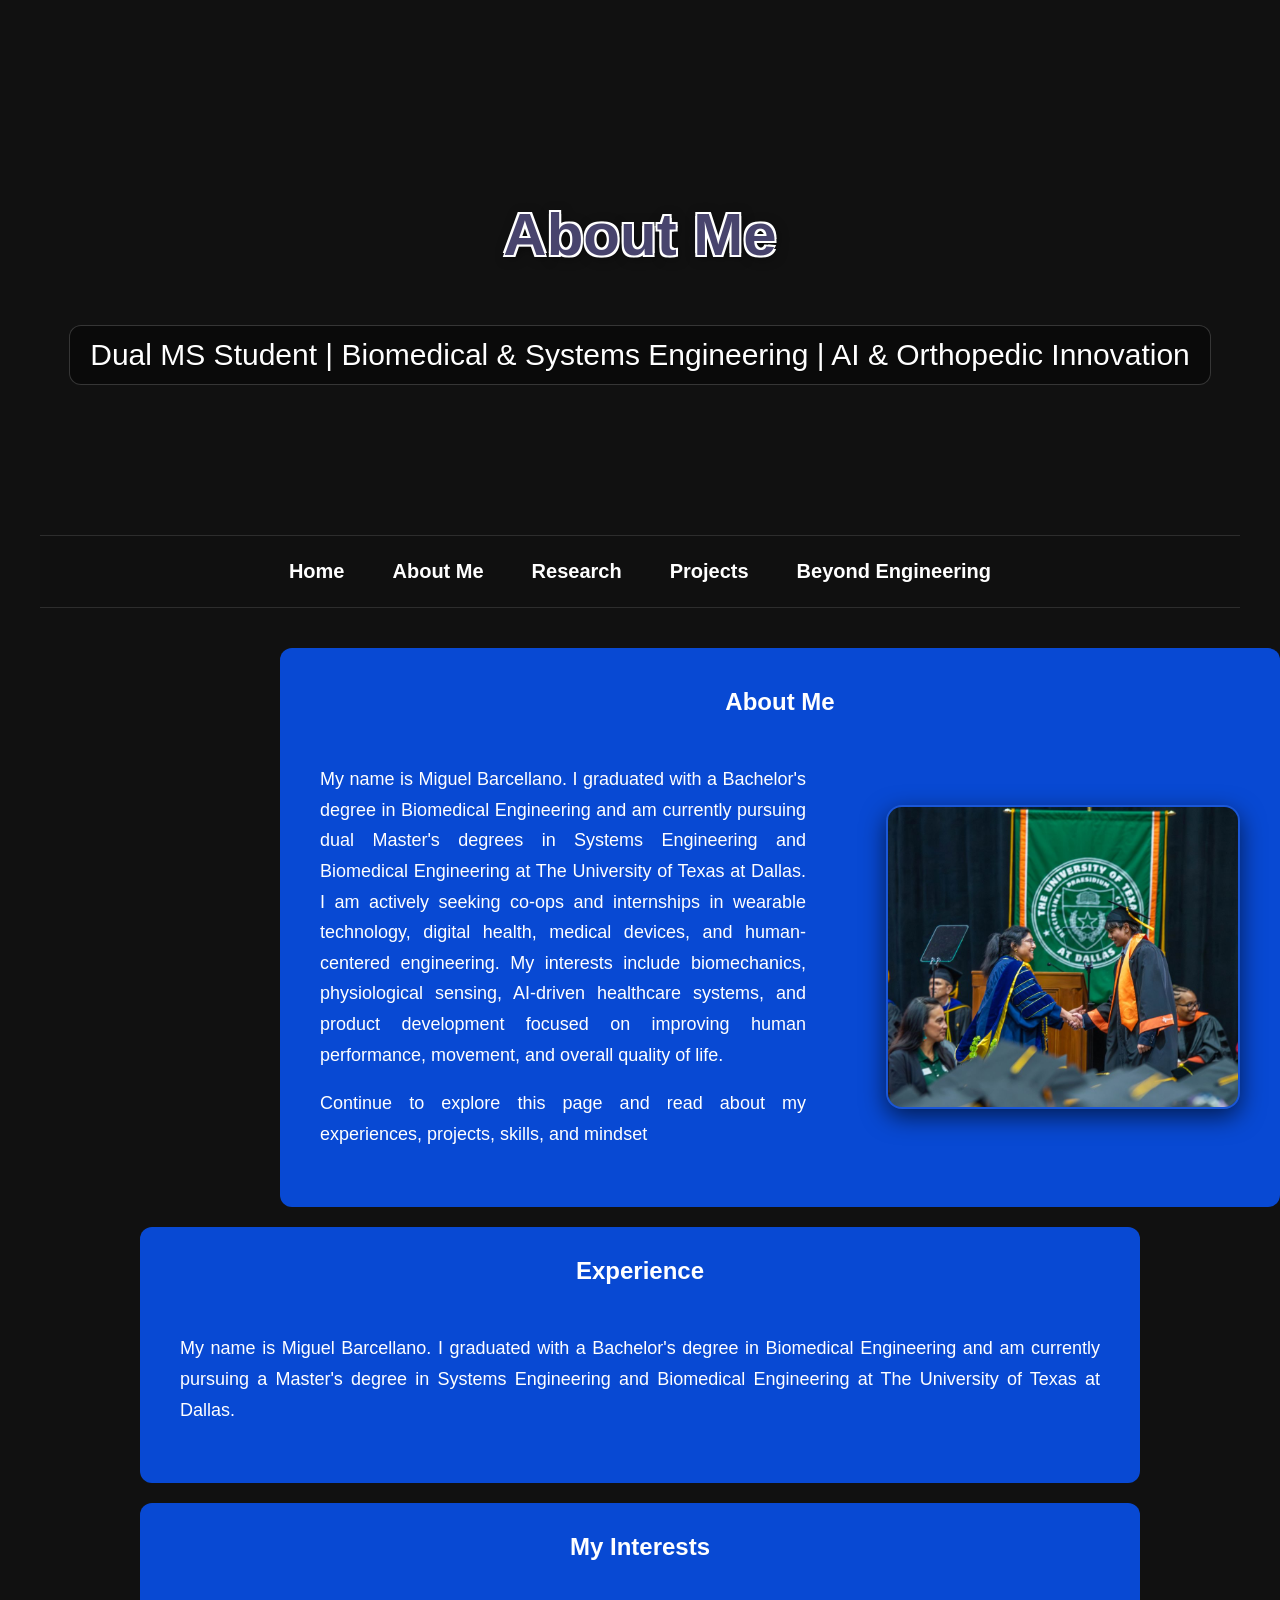
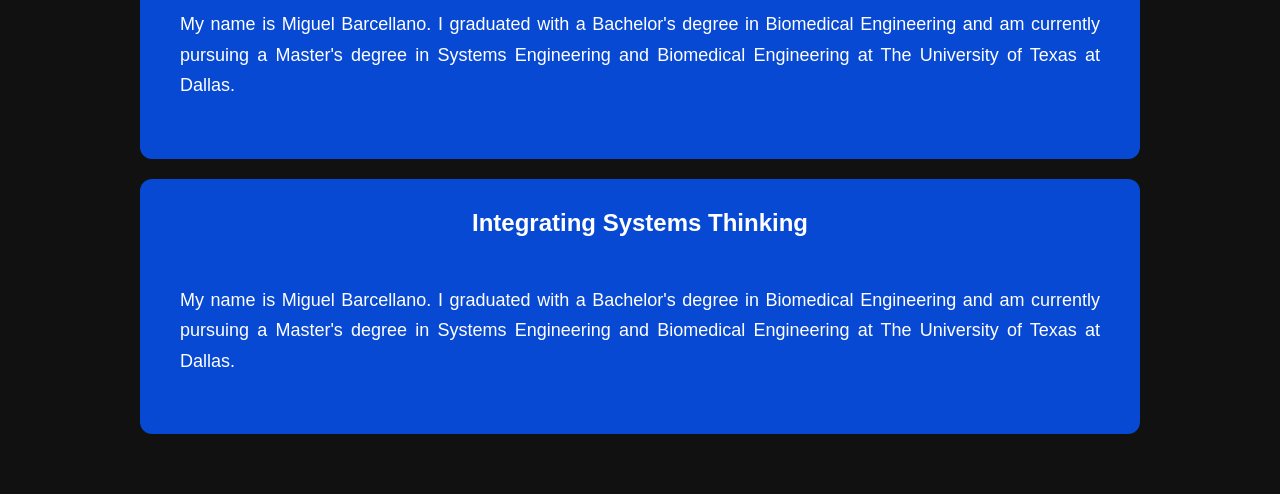
==== about.html @ 99d5676a "Add files via upload" ====
<!DOCTYPE html>
<html>
<head>
  <title>About Me - Miguel Barcellano</title>
  <link rel="stylesheet" href="style.css">
  <link rel="stylesheet" href="about.css"> 
</head>
<body>

<div class="hero">
  <h1>About Me</h1>
  <p class="p1">Dual MS Student | Biomedical & Systems Engineering | AI & Orthopedic Innovation</p>
</div>

<nav class="page-menu">
  <a href="index.html">Home</a>
  <a href="about.html">About Me</a>
  <a href="research.html">Research</a>
  <a href="projects.html">Projects</a>
  <a href="beyond-engineering.html">Beyond Engineering</a>
</nav>
<div class="about-skills-layout">
<section id="about-text">
  <h2>About Me</h2>
  <div class="about-box">
    <div class="about-row">
      <div class="about-content">
        <p>My name is Miguel Barcellano. I graduated with a Bachelor's degree in Biomedical Engineering and am currently pursuing dual Master's degrees in 
            Systems Engineering and Biomedical Engineering at The University of Texas at Dallas. I am actively seeking co-ops and internships in wearable technology, digital health, medical devices, and human-centered engineering. 
            My interests include biomechanics, physiological sensing, AI-driven healthcare systems, and product development focused on improving human performance, movement, and overall quality of life. 
        </p>
        <p>Continue to explore this page and read about my experiences, projects, skills, and mindset</p>
      </div>
      <div class="about-image">
        <img src="PrasadHandshake.jpg" alt="Miguel Barcellano">
      </div>
    </div>
  </div>
</section>

  <section id="skills-text">
    <h2>Skills</h2>
    <div class="skills-box">
      <p>Python, MATLAB, CAD</p>
      <p>Biomedical Sensors</p>
      <p>Machine Learning</p>
      <p>Add more skills here...</p>
    </div>
  </section>

</div>


<section id="experience-text">
  <h2>Experience</h2>
  <div class="experience-box">
    <p>My name is Miguel Barcellano. I graduated with a Bachelor's degree in Biomedical Engineering and am currently pursuing a Master's degree in Systems Engineering and Biomedical Engineering at The University of Texas at Dallas. 

    </p>
  </div>
</section>

<section id="my-interests-text">
  <h2>My Interests</h2>
  <div class="my-interests-box">
    <p>My name is Miguel Barcellano. I graduated with a Bachelor's degree in Biomedical Engineering and am currently pursuing a Master's degree in Systems Engineering and Biomedical Engineering at The University of Texas at Dallas. 

    </p>
  </div>
</section>

<section id="systems-text">
  <h2>Integrating Systems Thinking</h2>
  <div class="my-interests-box">
    <p>My name is Miguel Barcellano. I graduated with a Bachelor's degree in Biomedical Engineering and am currently pursuing a Master's degree in Systems Engineering and Biomedical Engineering at The University of Texas at Dallas. 

    </p>
  </div>
</section>




<script src="script.js"></script>
</body>
</html>
---- style.css ----
/* ═══════════════════════════════════════════
   GLOBAL
═══════════════════════════════════════════ */
body {
  font-family: Arial, sans-serif;
  background: #111;
  color: #fff;
  text-align: center;
  padding: 40px;
  margin: 0;
}

h1 {
  color: rgb(72, 68, 109);
  font-size: 60px;
  text-shadow: -2px -2px 0 #fff, 2px -2px 0 #fff, -2px 2px 0 #fff, 2px 2px 0 #fff, 2px 2px 12px rgba(0, 0, 0, .6);
}

/* ═══════════════════════════════════════════
   HERO
═══════════════════════════════════════════ */
.hero {
  padding: 120px 20px;
  background-image: url('https://img.magnific.com/free-vector/pixel-art-mystical-background_52683-87349.jpg');
  background-size: cover;
  background-position: center;
  background-repeat: no-repeat;
  text-shadow: 2px 2px 10px black;
}

.p1 {
  display: inline-block;
  font-size: 30px;
  color: #fff;
  margin-top: 16px;
  padding: 12px 20px;
  background: rgba(0, 0, 0, 0.36);
  border: 1px solid rgba(255, 255, 255, .18);
  border-radius: 12px;
  text-shadow: 0 1px 2px rgba(0, 0, 0, .6);
  backdrop-filter: blur(6px);
  -webkit-backdrop-filter: blur(6px);
}

/* ═══════════════════════════════════════════
   NAVIGATION
═══════════════════════════════════════════ */
.page-menu {
  display: flex;
  justify-content: center;
  gap: 12px;
  font-size: 20px;
  padding: 14px 0;
  margin-top: 0;
  background: rgba(17, 17, 17, .88);
  border-top: 1px solid rgba(255, 255, 255, .12);
  border-bottom: 1px solid rgba(255, 255, 255, .12);
}

.page-menu a {
  color: #fff;
  text-decoration: none;
  font-weight: 600;
  padding: 10px 18px;
  border-radius: 999px;
  transition: background .2s, transform .2s;
}

.page-menu a:hover {
  background: rgba(255, 255, 255, .12);
  transform: translateY(-1px);
}

/* ═══════════════════════════════════════════
   HOME + RESUME LAYOUT (grid)
═══════════════════════════════════════════ */
.home-layout {
  display: grid;
  grid-template-columns: minmax(420px, 1.5fr) minmax(320px, 360px);
  gap: 24px;
  margin: 20px auto;
  width: min(1000px, 100%);
  align-items: stretch;
  justify-content: center;
}

section#home,
section#resume {
  margin: 0;
  padding: 30px;
  border-radius: 12px;
}

section#home h2,
section#resume h2 {
  text-align: center;
  margin-top: 0;
}

/* ── Home ── */
section#home {
  background: #5589fa83;
  text-align: left;
  min-width: 320px;
}

.home-row {
  display: flex;
  align-items: flex-start;
  gap: 24px;
  justify-content: flex-start;
  flex-wrap: nowrap;
}

.home-row > * {
  flex: 1 1 auto;
  min-width: 250px;
}

.home-text {
  min-width: 0;
}

.home-text p {
  text-align: justify;
  line-height: 1.7;
}

/* ── Profile Photo ── */
#profile {
  flex: 0 0 320px;
  margin-right: 0;
  background: #91c2eb9d;
  border-radius: 16px;
  min-height: 320px;
  box-shadow: 0 8px 24px rgba(0, 0, 0, .6);
  border: 2px solid rgba(255, 255, 255, .08);
  overflow: hidden;
  display: flex;
}

.profile-photo {
  flex: 1;
  min-height: 100%;
}

.profile-photo img {
  width: 100%;
  height: 100%;
  object-fit: cover;
  display: block;
}

/* ── Resume Panel ── */
section#resume {
  background: #85b7d898;
  text-align: center;
  display: flex;
  flex-direction: column;
  justify-content: center;
  align-items: center;
  min-width: 300px;
}

/* ═══════════════════════════════════════════
   RESUME CARD
═══════════════════════════════════════════ */
.resume-card {
  display: inline-flex;
  flex-direction: column;
  width: 200px;
  border: 1px solid rgba(227, 119, 241, 0.842);
  border-radius: 10px;
  overflow: hidden;
  text-decoration: none;
  color: inherit;
  box-shadow: 0 2px 12px rgba(0, 0, 0, .4);
  transition: transform .2s ease, box-shadow .2s ease;
  cursor: pointer;
}

.resume-card:hover {
  transform: translateY(-4px);
  box-shadow: 0 8px 28px rgba(0, 0, 0, .6);
}

.resume-card__preview {
  background: #1a1a1a;
  padding: 8px;
}

.resume-card__preview img {
  width: 100%;
  display: block;
  border-radius: 4px;
}

.resume-card__info {
  display: flex;
  align-items: center;
  gap: 10px;
  padding: 12px 14px;
  background: #1e1e1e;
  border-top: 1px solid rgba(255, 255, 255, .08);
}

.resume-card__icon {
  font-size: 1.4rem;
}

.resume-card__title {
  font-size: 0.8rem;
  font-weight: 600;
  margin: 0;
  color: #fff;
}

.resume-card__subtitle {
  font-size: 0.7rem;
  color: rgba(255, 255, 255, .5);
  margin: 2px 0 0;
}

/* ═══════════════════════════════════════════
   BOTTOM LAYOUT (Music left, Projects right)
═══════════════════════════════════════════ */
.bottom-layout {
  display: grid;
  grid-template-columns: 1fr 1fr;
  gap: 24px;
  width: min(1000px, 100%);
  margin: 20px auto;
  box-sizing: border-box;
}

/* ── Music ── */
section#music {
  margin: 0;
  padding: 20px 30px;
  border-radius: 12px;
  background: #1db95498;
  box-sizing: border-box;
}

section#music h2 {
  text-align: center;
  margin-top: 0;
}

/* ── Projects ── */
section#projects {
  margin: 0;
  padding: 20px 30px;
  border-radius: 12px;
  background: #664c977c;
  box-sizing: border-box;
}

section#projects h2 {
  text-align: center;
  margin-top: 0;
}

.project {
  background: rgb(0, 0, 0);
  margin: 10px;
  padding: 15px;
  border-radius: 8px;
  text-align: center;
}

/* ═══════════════════════════════════════════
   CONTACT
═══════════════════════════════════════════ */
section#contact {
  width: min(1000px, 100%);
  box-sizing: border-box;
  margin: 20px auto;
  padding: 20px 30px;
  border-radius: 12px;
  background: #503535;
  font-size: 20px;
}

section#contact p {
  margin: 8px 0;
  font-size: 20px;
}
/* ═══════════════════════════════════════════
   RESPONSIVE
═══════════════════════════════════════════ */
@media (max-width: 900px) {
  .home-layout,
  .bottom-layout {
    grid-template-columns: 1fr;
  }

  .home-row {
    flex-direction: column-reverse;
    align-items: center;
  }

  #profile {
    width: 60%;
    flex: 0 0 auto;
    margin: 12px 0 0;
  }

  section#home {
    margin-left: 20px;
    margin-right: 20px;
    text-align: center;
  }
}
---- about.css ----
/* ═══════════════════════════════════════════
   GLOBAL
═══════════════════════════════════════════ */
body {
  font-family: Arial, sans-serif;
  background: #111;
  color: #fff;
  text-align: center;
  padding: 40px;
  margin: 0;
}

h1 {
  color: rgb(72, 68, 109);
  font-size: 60px;
  text-shadow: -2px -2px 0 #fff, 2px -2px 0 #fff, -2px 2px 0 #fff, 2px 2px 0 #fff, 2px 2px 12px rgba(0, 0, 0, .6);
}

/* ═══════════════════════════════════════════
   HERO
═══════════════════════════════════════════ */
.hero {
  padding: 120px 20px;
  background-image: url('https://img.magnific.com/free-vector/pixel-art-mystical-background_52683-87349.jpg');
  background-size: cover;
  background-position: center;
  background-repeat: no-repeat;
  text-shadow: 2px 2px 10px black;
}

.p1 {
  display: inline-block;
  font-size: 30px;
  color: #fff;
  margin-top: 16px;
  padding: 12px 20px;
  background: rgba(0, 0, 0, 0.36);
  border: 1px solid rgba(255, 255, 255, .18);
  border-radius: 12px;
  text-shadow: 0 1px 2px rgba(0, 0, 0, .6);
  backdrop-filter: blur(6px);
  -webkit-backdrop-filter: blur(6px);
}

/* ═══════════════════════════════════════════
   NAVIGATION
═══════════════════════════════════════════ */
.page-menu {
  display: flex;
  justify-content: center;
  gap: 12px;
  font-size: 20px;
  padding: 14px 0;
  margin-top: 0;
  background: rgba(17, 17, 17, .88);
  border-top: 1px solid rgba(255, 255, 255, .12);
  border-bottom: 1px solid rgba(255, 255, 255, .12);
}

.page-menu a {
  color: #fff;
  text-decoration: none;
  font-weight: 600;
  padding: 10px 18px;
  border-radius: 999px;
  transition: background .2s, transform .2s;
}

.page-menu a:hover {
  background: rgba(255, 255, 255, .12);
  transform: translateY(-1px);
}

section#about-text {
  box-sizing: border-box;
  margin: 0;
  padding: 30px;
  border-radius: 12px;
  background: #0849d3;
  text-align: left;
  flex: 2;
  min-width:1000px;  /* increase this number to make it wider */
}

section#about-text h2 {
  text-align: center;
  margin-top: 10px;
}

.about-box {
  text-align: justify;
  line-height: 1.7;
  font-size: 18px;
  padding: 10px;
}

section#experience-text {
  width: min(1000px, 100%);
  box-sizing: border-box;
  margin: 20px auto;
  padding: 30px;
  border-radius: 12px;
  background: #0849d3;
}

section#experience-text h2 {
  text-align: center;
  margin-top: 0;
}

.experience-box {
  text-align: justify;
  line-height: 1.7;
  font-size: 18px;
  padding: 10px;
}

section#my-interests-text {
  width: min(1000px, 100%);
  box-sizing: border-box;
  margin: 20px auto;
  padding: 30px;
  border-radius: 12px;
  background: #0849d3;
}

section#my-interests-text h2 {
  text-align: center;
  margin-top: 0;
}

.my-interests-box {
  text-align: justify;
  line-height: 1.7;
  font-size: 18px;
  padding: 10px;
}

section#systems-text {
  width: min(1000px, 100%);
  box-sizing: border-box;
  margin: 20px auto;
  padding: 30px;
  border-radius: 12px;
  background: #0849d3;
}

section#systems-text h2 {
  text-align: center;
  margin-top: 0;
}

.systems-box {
  text-align: justify;
  line-height: 1.7;
  font-size: 18px;
  padding: 10px;
}

.about-row {
  display: flex;
  flex-direction: row !important;
  align-items: center;
  gap: 80px;  /* change this number — bigger = more space */
  text-align: left;
}

.about-content {
  flex: 1;
  text-align: justify;
  line-height: 1.7;
  font-size: 18px;
}

.about-image {
  flex: 0 0 350px;  /* increase this to make image wider */
  height: 300px;    /* increase this to make image taller */
  border-radius: 16px;
  overflow: hidden;
  box-shadow: 0 8px 24px rgba(0, 0, 0, .6);
  border: 2px solid rgba(255, 255, 255, .08);
}

.about-image img {
  width: 100%;
  height: 100%;
  object-fit: cover;
  display: block;
}

@media (max-width: 1000px) {
  .about-row {
    flex-direction: column;
  }
}

.about-skills-layout {
  display: flex;
  flex-direction: row;
  gap: 24px;
  width: 60%;
  height: 100%;
  margin: 40px auto 20px auto;  /* increase 40px to add more top space */
}



#skills-text {
  background: #0849d3;
  padding: 30px;
  border-radius: 12px;
  box-sizing: border-box;
  flex: 0 0 400px;  /* increase this number to make it wider */

}

#skills-text h2 {
  text-align: center;
  margin-top: 0;
}

.skills-box {
  text-align: left;
  line-height: 2;
  font-size: 18px;
  padding: 10px;
}
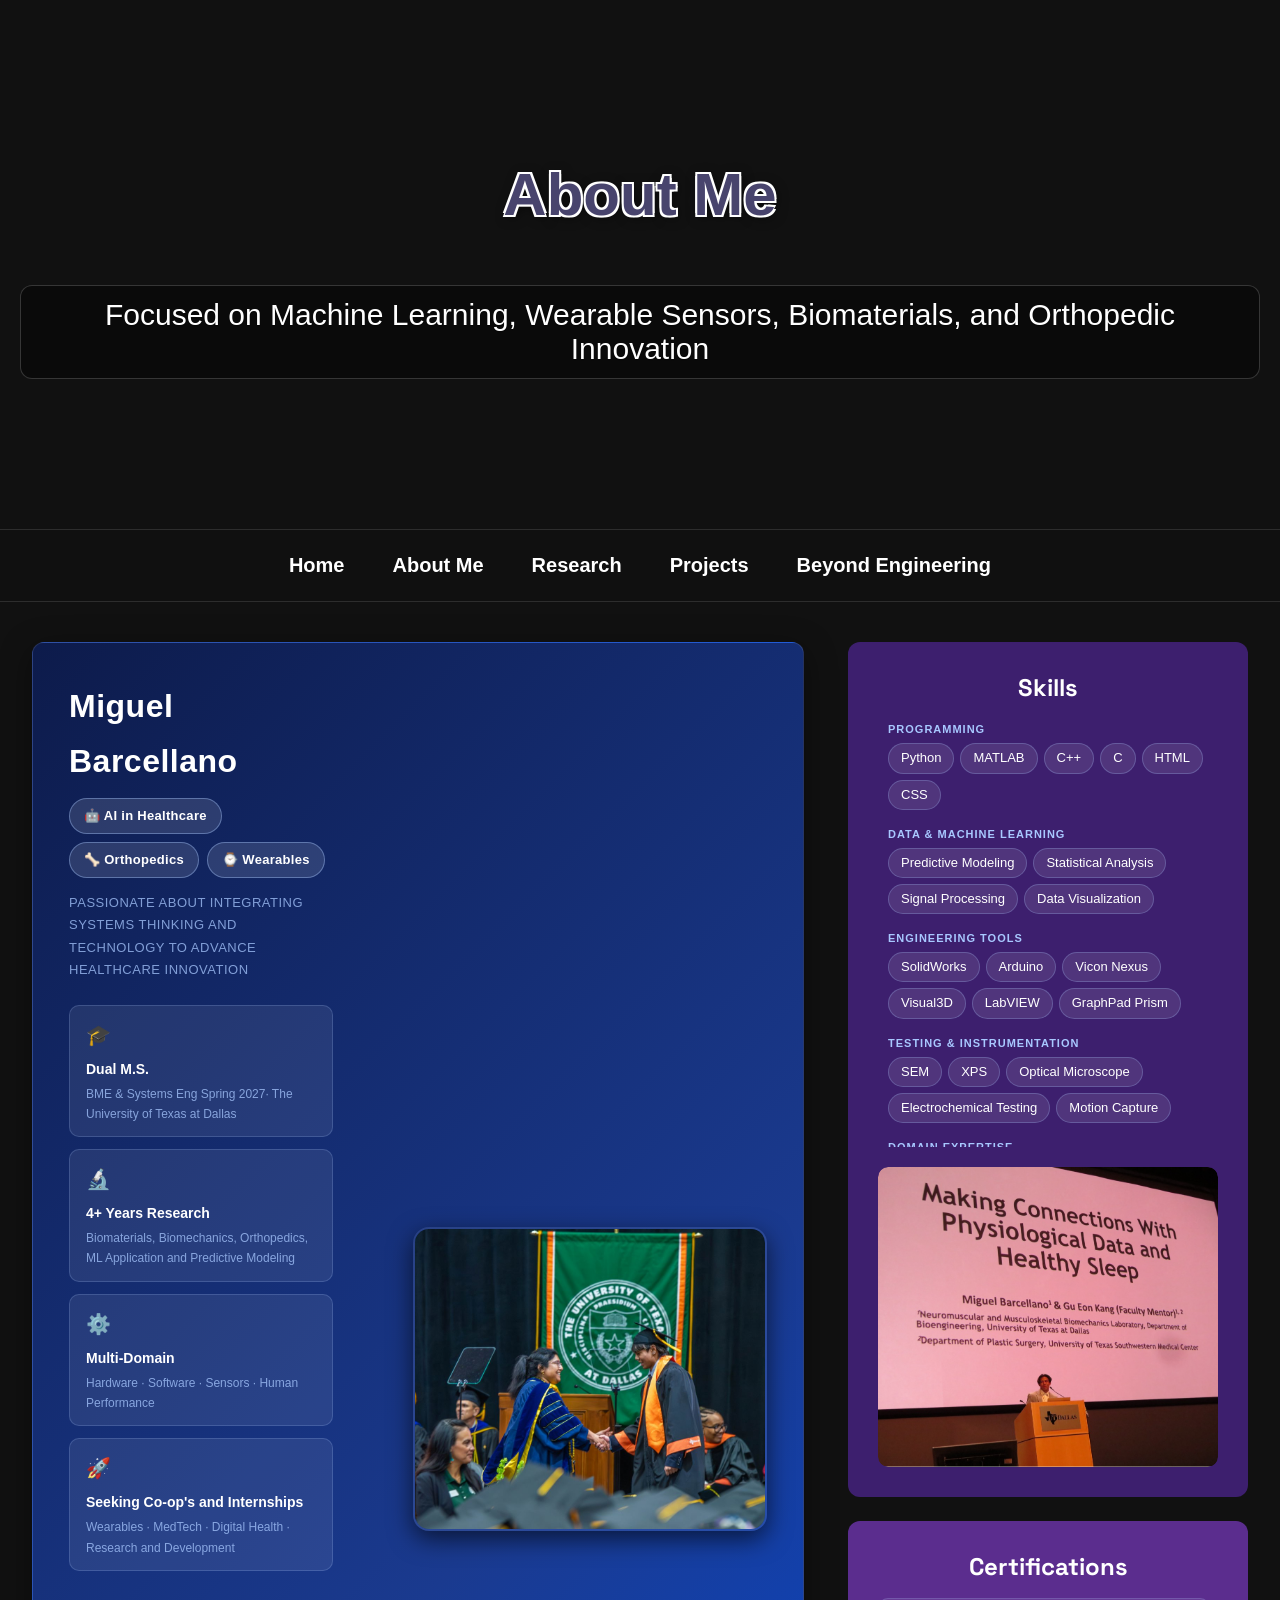
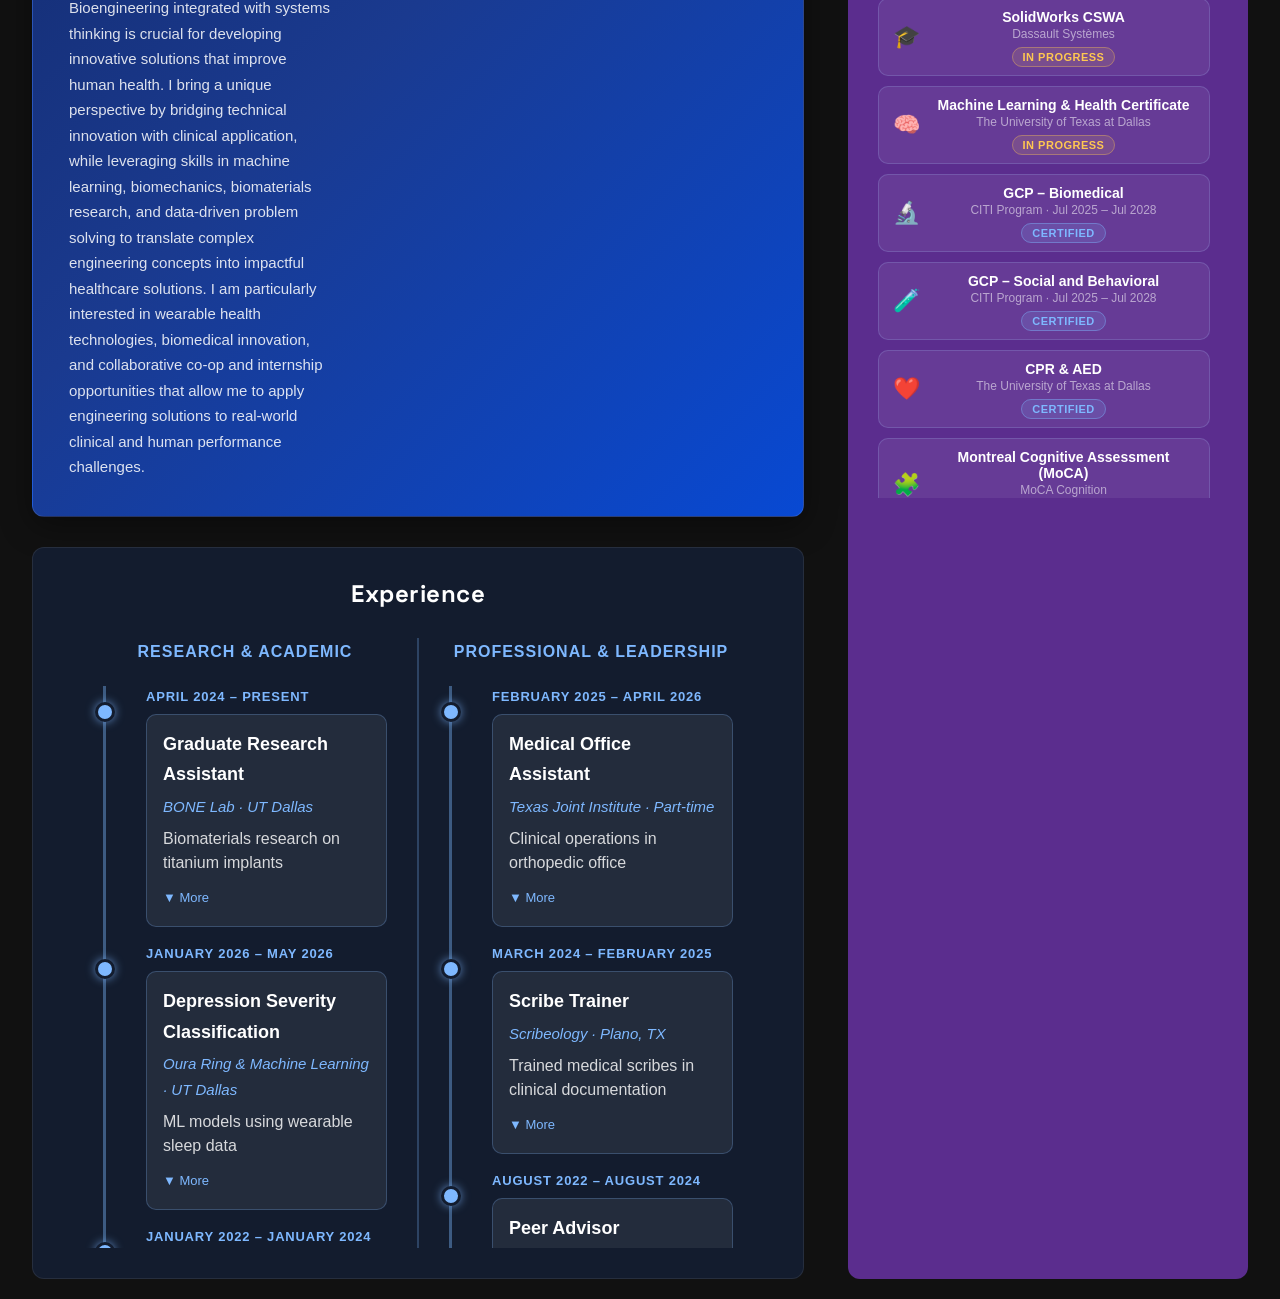
==== commit da83cddb: "Add files via upload" ====
--- a/about.html
+++ b/about.html
@@ -9,7 +9,7 @@
 
 <div class="hero">
   <h1>About Me</h1>
-  <p class="p1">Dual MS Student | Biomedical & Systems Engineering | AI & Orthopedic Innovation</p>
+  <p class="p1">Focused on Machine Learning, Wearable Sensors, Biomaterials, and Orthopedic Innovation</p>
 </div>
 
 <nav class="page-menu">
@@ -19,68 +19,404 @@
   <a href="projects.html">Projects</a>
   <a href="beyond-engineering.html">Beyond Engineering</a>
 </nav>
+
 <div class="about-skills-layout">
-<section id="about-text">
-  <h2>About Me</h2>
-  <div class="about-box">
-    <div class="about-row">
-      <div class="about-content">
-        <p>My name is Miguel Barcellano. I graduated with a Bachelor's degree in Biomedical Engineering and am currently pursuing dual Master's degrees in 
-            Systems Engineering and Biomedical Engineering at The University of Texas at Dallas. I am actively seeking co-ops and internships in wearable technology, digital health, medical devices, and human-centered engineering. 
-            My interests include biomechanics, physiological sensing, AI-driven healthcare systems, and product development focused on improving human performance, movement, and overall quality of life. 
-        </p>
-        <p>Continue to explore this page and read about my experiences, projects, skills, and mindset</p>
-      </div>
-      <div class="about-image">
-        <img src="PrasadHandshake.jpg" alt="Miguel Barcellano">
-      </div>
-    </div>
+
+  <!-- LEFT COLUMN: About Me + Experience stacked -->
+  <div class="left-column">
+
+    <section id="about-text">
+      <div class="about-row">
+
+        <div class="about-content">
+          <p class="about-name">Miguel Barcellano</p>
+          <div class="about-focus-tags">
+            <span class="focus-tag">🤖 AI in Healthcare</span>
+            <span class="focus-tag">🦴 Orthopedics</span>
+            <span class="focus-tag">⌚ Wearables</span>
+          </div>
+          <p class="about-tagline">Passionate about integrating systems thinking and technology to advance healthcare innovation</p>
+
+          <div class="about-highlights">
+            <div class="highlight-card">
+              <span class="highlight-icon">🎓</span>
+              <span class="highlight-label">Dual M.S.</span>
+              <span class="highlight-sub">BME & Systems Eng Spring 2027· The University of Texas at Dallas</span>
+            </div>
+            <div class="highlight-card">
+              <span class="highlight-icon">🔬</span>
+              <span class="highlight-label">4+ Years Research</span>
+              <span class="highlight-sub">Biomaterials, Biomechanics, Orthopedics, ML Application and Predictive Modeling</span>
+            </div>
+            <div class="highlight-card">
+              <span class="highlight-icon">⚙️</span>
+              <span class="highlight-label">Multi-Domain</span>
+              <span class="highlight-sub">Hardware · Software · Sensors · Human Performance</span>
+            </div>
+            <div class="highlight-card">
+              <span class="highlight-icon">🚀</span>
+              <span class="highlight-label">Seeking Co-op's and Internships</span>
+              <span class="highlight-sub">Wearables · MedTech · Digital Health · Research and Development</span>
+            </div>
+          </div>
+
+          <p class="about-bio">Bioengineering integrated with systems thinking is crucial for developing innovative solutions that improve human health. I bring a unique perspective by bridging technical innovation with clinical application, while leveraging skills in machine learning, biomechanics, biomaterials research, and data-driven problem solving to translate complex engineering concepts into impactful healthcare solutions. I am particularly interested in wearable health technologies, biomedical innovation, and collaborative co-op and internship opportunities that allow me to apply engineering solutions to real-world clinical and human performance challenges.</p>
+        </div>
+
+        <div class="about-image">
+          <img src="PrasadHandshake.jpg" alt="Miguel Barcellano">
+        </div>
+
+      </div>
+    </section>
+
+    <section id="experience-text">
+      <h2>Experience</h2>
+      <div class="experience-box">
+        <div class="timeline-columns">
+
+          <!-- LEFT TIMELINE: Research & Academic -->
+          <div class="timeline-col">
+            <h3 class="timeline-col-title">Research & Academic</h3>
+            <div class="timeline">
+
+              <div class="timeline-item">
+                <div class="timeline-dot"></div>
+                <div class="timeline-date">April 2024 – Present</div>
+                <div class="timeline-content">
+                  <h3>Graduate Research Assistant</h3>
+                  <p class="timeline-place">BONE Lab · UT Dallas</p>
+                  <p class="timeline-preview">Biomaterials research on titanium implants</p>
+                  <ul class="timeline-details">
+                    <li>Engineered surface-modified titanium implants using ionic-liquid coatings, SEM imaging, and electrochemical testing</li>
+                    <li>Conducted biomaterials research on implant performance and osseointegration</li>
+                  </ul>
+                  <span class="timeline-toggle">▼ More</span>
+                </div>
+              </div>
+
+              <div class="timeline-item">
+                <div class="timeline-dot"></div>
+                <div class="timeline-date">January 2026 – May 2026</div>
+                <div class="timeline-content">
+                  <h3>Depression Severity Classification</h3>
+                  <p class="timeline-place">Oura Ring & Machine Learning · UT Dallas</p>
+                  <p class="timeline-preview">ML models using wearable sleep data</p>
+                  <ul class="timeline-details">
+                    <li>Analyzed wearable sleep and physiological biometrics to investigate links between sleep behavior and depression severity</li>
+                    <li>Developed ML classification models — Random Forest identified as strongest performer</li>
+                  </ul>
+                  <span class="timeline-toggle">▼ More</span>
+                </div>
+              </div>
+
+              <div class="timeline-item">
+                <div class="timeline-dot"></div>
+                <div class="timeline-date">January 2022 – January 2024</div>
+                <div class="timeline-content">
+                  <h3>Undergraduate Research Assistant</h3>
+                  <p class="timeline-place">Neuromuscular Musculoskeletal Lab · UT Dallas</p>
+                  <p class="timeline-preview">Gait and EMG biomechanics analysis</p>
+                  <ul class="timeline-details">
+                    <li>Analyzed gait, motion-capture, and EMG data using Vicon Nexus, Visual3D, and MATLAB</li>
+                    <li>Supported biomechanics research through statistical analysis and subject recruitment</li>
+                  </ul>
+                  <span class="timeline-toggle">▼ More</span>
+                </div>
+              </div>
+
+              <div class="timeline-item">
+                <div class="timeline-dot"></div>
+                <div class="timeline-date">May 2023 – December 2024</div>
+                <div class="timeline-content">
+                  <h3>Senior Design – Cognitive Dual-Tasking & Gait</h3>
+                  <p class="timeline-place">UT Dallas · Published in PLOS One (2025)</p>
+                  <p class="timeline-preview">Published biomechanics research on gait and balance</p>
+                  <ul class="timeline-details">
+                    <li>Analyzed biomechanics and EMG data during gait initiation and sit-to-walk tasks in young adults</li>
+                    <li>Contributed to published research on balance, mobility, and human movement</li>
+                  </ul>
+                  <span class="timeline-toggle">▼ More</span>
+                </div>
+              </div>
+
+              <div class="timeline-item">
+                <div class="timeline-dot"></div>
+                <div class="timeline-date">May 2024 – August 2024</div>
+                <div class="timeline-content">
+                  <h3>Team Member</h3>
+                  <p class="timeline-place">Worcester Polytechnic Institute · Remote</p>
+                  <p class="timeline-preview">8-week global engineering internship</p>
+                  <ul class="timeline-details">
+                    <li>Collaborated with cross-campus teams to engineer solutions for developing countries</li>
+                    <li>Engaged in workshops focused on career building and cross-disciplinary collaboration</li>
+                  </ul>
+                  <span class="timeline-toggle">▼ More</span>
+                </div>
+              </div>
+
+            </div>
+          </div>
+
+          <!-- RIGHT TIMELINE: Professional & Leadership -->
+          <div class="timeline-col">
+            <h3 class="timeline-col-title">Professional & Leadership</h3>
+            <div class="timeline">
+
+              <div class="timeline-item">
+                <div class="timeline-dot"></div>
+                <div class="timeline-date">February 2025 – April 2026</div>
+                <div class="timeline-content">
+                  <h3>Medical Office Assistant</h3>
+                  <p class="timeline-place">Texas Joint Institute · Part-time</p>
+                  <p class="timeline-preview">Clinical operations in orthopedic office</p>
+                  <ul class="timeline-details">
+                    <li>Supported clinical operations in an orthopedic medical office environment</li>
+                  </ul>
+                  <span class="timeline-toggle">▼ More</span>
+                </div>
+              </div>
+
+              <div class="timeline-item">
+                <div class="timeline-dot"></div>
+                <div class="timeline-date">March 2024 – February 2025</div>
+                <div class="timeline-content">
+                  <h3>Scribe Trainer</h3>
+                  <p class="timeline-place">Scribeology · Plano, TX</p>
+                  <p class="timeline-preview">Trained medical scribes in clinical documentation</p>
+                  <ul class="timeline-details">
+                    <li>Trained medical scribes in documentation, clinical workflows, and real-time charting</li>
+                  </ul>
+                  <span class="timeline-toggle">▼ More</span>
+                </div>
+              </div>
+
+              <div class="timeline-item">
+                <div class="timeline-dot"></div>
+                <div class="timeline-date">August 2022 – August 2024</div>
+                <div class="timeline-content">
+                  <h3>Peer Advisor</h3>
+                  <p class="timeline-place">UT Dallas · Part-time</p>
+                  <p class="timeline-preview">Mentored 24 freshmen residents</p>
+                  <ul class="timeline-details">
+                    <li>Facilitated social, academic, and personal growth for incoming freshmen in residential halls</li>
+                    <li>Built close relationships with 24 residents, showcasing leadership and guidance</li>
+                  </ul>
+                  <span class="timeline-toggle">▼ More</span>
+                </div>
+              </div>
+
+              <div class="timeline-item">
+                <div class="timeline-dot"></div>
+                <div class="timeline-date">March 2022 – August 2022</div>
+                <div class="timeline-content">
+                  <h3>Orientation Leader</h3>
+                  <p class="timeline-place">UT Dallas · Part-time</p>
+                  <p class="timeline-preview">Guided incoming first-year students</p>
+                  <ul class="timeline-details">
+                    <li>Engaged incoming first-year students with resources, mentorship, and campus tours</li>
+                  </ul>
+                  <span class="timeline-toggle">▼ More</span>
+                </div>
+              </div>
+
+              <div class="timeline-item">
+                <div class="timeline-dot"></div>
+                <div class="timeline-date">May 2021 – January 2022</div>
+                <div class="timeline-content">
+                  <h3>Front Desk Assistant</h3>
+                  <p class="timeline-place">Little Elm Pediatric Dentistry</p>
+                  <p class="timeline-preview">Patient scheduling and dental office support</p>
+                  <ul class="timeline-details">
+                    <li>Filed paperwork, answered phones, and scheduled patient appointments</li>
+                    <li>Assisted dental hygienist with equipment cleaning and patient preparation</li>
+                  </ul>
+                  <span class="timeline-toggle">▼ More</span>
+                </div>
+              </div>
+
+              <div class="timeline-item">
+                <div class="timeline-dot"></div>
+                <div class="timeline-date">July 2020 – August 2021</div>
+                <div class="timeline-content">
+                  <h3>Clicklist Associate</h3>
+                  <p class="timeline-place">Kroger · Part-time</p>
+                  <p class="timeline-preview">Online grocery order management</p>
+                  <ul class="timeline-details">
+                    <li>Managed online grocery orders, item selection, and customer vehicle delivery</li>
+                    <li>Provided onsite and remote customer service</li>
+                  </ul>
+                  <span class="timeline-toggle">▼ More</span>
+                </div>
+              </div>
+
+              <div class="timeline-item">
+                <div class="timeline-dot"></div>
+                <div class="timeline-date">May 2018 – May 2020</div>
+                <div class="timeline-content">
+                  <h3>Lifeguard</h3>
+                  <p class="timeline-place">The Colony Aquatic Park & Bearfoot Lifeguard</p>
+                  <p class="timeline-preview">First-aid certified pool safety monitor</p>
+                  <ul class="timeline-details">
+                    <li>Lifeguard, first-aid, and bloodborne pathogen certified</li>
+                    <li>Monitored pool safety, responded to emergencies, and maintained facility cleanliness</li>
+                  </ul>
+                  <span class="timeline-toggle">▼ More</span>
+                </div>
+              </div>
+
+            </div>
+          </div>
+
+        </div>
+      </div>
+    </section>
+
   </div>
-</section>
+
+  <!-- RIGHT COLUMN: Skills -->
+  <div class="right-column">
 
   <section id="skills-text">
     <h2>Skills</h2>
     <div class="skills-box">
-      <p>Python, MATLAB, CAD</p>
-      <p>Biomedical Sensors</p>
-      <p>Machine Learning</p>
-      <p>Add more skills here...</p>
+
+      <div class="skill-group">
+        <p class="skill-category">Programming</p>
+        <div class="skill-pills">
+          <span class="pill">Python</span>
+          <span class="pill">MATLAB</span>
+          <span class="pill">C++</span>
+          <span class="pill">C</span>
+          <span class="pill">HTML</span>
+          <span class="pill">CSS</span>
+        </div>
+      </div>
+
+      <div class="skill-group">
+        <p class="skill-category">Data & Machine Learning</p>
+        <div class="skill-pills">
+          <span class="pill">Predictive Modeling</span>
+          <span class="pill">Statistical Analysis</span>
+          <span class="pill">Signal Processing</span>
+          <span class="pill">Data Visualization</span>
+        </div>
+      </div>
+
+      <div class="skill-group">
+        <p class="skill-category">Engineering Tools</p>
+        <div class="skill-pills">
+          <span class="pill">SolidWorks</span>
+          <span class="pill">Arduino</span>
+          <span class="pill">Vicon Nexus</span>
+          <span class="pill">Visual3D</span>
+          <span class="pill">LabVIEW</span>
+          <span class="pill">GraphPad Prism</span>
+        </div>
+      </div>
+
+      <div class="skill-group">
+        <p class="skill-category">Testing & Instrumentation</p>
+        <div class="skill-pills">
+          <span class="pill">SEM</span>
+          <span class="pill">XPS</span>
+          <span class="pill">Optical Microscope</span>
+          <span class="pill">Electrochemical Testing</span>
+          <span class="pill">Motion Capture</span>
+        </div>
+      </div>
+
+      <div class="skill-group">
+        <p class="skill-category">Domain Expertise</p>
+        <div class="skill-pills">
+          <span class="pill">Biomaterials</span>
+          <span class="pill">Orthopedic Implants</span>
+          <span class="pill">AI in Healthcare</span>
+          <span class="pill">Wearable Technology</span>
+          <span class="pill">Digital Health</span>
+        </div>
+      </div>
+
+      <div class="skill-group">
+        <p class="skill-category">Soft Skills</p>
+        <div class="skill-pills">
+          <span class="pill">Team Collaboration</span>
+          <span class="pill">Cross-functional Communication</span>
+          <span class="pill">Research Coordination</span>
+          <span class="pill">Subject Recruitment</span>
+          <span class="pill">Problem Solving</span>
+        </div>
+      </div>
+
+    </div>
+    <div class="skills-image">
+      <img src="SPUR_Speaker.jpg" alt="Miguel presenting at SPUR">
     </div>
   </section>
 
-</div>
-
-
-<section id="experience-text">
-  <h2>Experience</h2>
-  <div class="experience-box">
-    <p>My name is Miguel Barcellano. I graduated with a Bachelor's degree in Biomedical Engineering and am currently pursuing a Master's degree in Systems Engineering and Biomedical Engineering at The University of Texas at Dallas. 
-
-    </p>
+  <section id="certifications-text">
+    <h2>Certifications</h2>
+    <div class="cert-list">
+
+      <div class="cert-item">
+        <div class="cert-icon">🎓</div>
+        <div class="cert-info">
+          <p class="cert-name">SolidWorks CSWA</p>
+          <p class="cert-issuer">Dassault Systèmes</p>
+          <span class="cert-badge in-progress">In Progress</span>
+        </div>
+      </div>
+
+      <div class="cert-item">
+        <div class="cert-icon">🧠</div>
+        <div class="cert-info">
+          <p class="cert-name">Machine Learning & Health Certificate</p>
+          <p class="cert-issuer">The University of Texas at Dallas</p>
+          <span class="cert-badge in-progress">In Progress</span>
+        </div>
+      </div>
+
+      <div class="cert-item">
+        <div class="cert-icon">🔬</div>
+        <div class="cert-info">
+          <p class="cert-name">GCP – Biomedical</p>
+          <p class="cert-issuer">CITI Program · Jul 2025 – Jul 2028</p>
+          <span class="cert-badge earned">Certified</span>
+        </div>
+      </div>
+
+      <div class="cert-item">
+        <div class="cert-icon">🧪</div>
+        <div class="cert-info">
+          <p class="cert-name">GCP – Social and Behavioral</p>
+          <p class="cert-issuer">CITI Program · Jul 2025 – Jul 2028</p>
+          <span class="cert-badge earned">Certified</span>
+        </div>
+      </div>
+
+      <div class="cert-item">
+        <div class="cert-icon">❤️</div>
+        <div class="cert-info">
+          <p class="cert-name">CPR & AED</p>
+          <p class="cert-issuer">The University of Texas at Dallas</p>
+          <span class="cert-badge earned">Certified</span>
+        </div>
+      </div>
+
+      <div class="cert-item">
+        <div class="cert-icon">🧩</div>
+        <div class="cert-info">
+          <p class="cert-name">Montreal Cognitive Assessment (MoCA)</p>
+          <p class="cert-issuer">MoCA Cognition</p>
+          <span class="cert-badge earned">Certified</span>
+        </div>
+      </div>
+
+    </div>
+  </section>
+
   </div>
-</section>
-
-<section id="my-interests-text">
-  <h2>My Interests</h2>
-  <div class="my-interests-box">
-    <p>My name is Miguel Barcellano. I graduated with a Bachelor's degree in Biomedical Engineering and am currently pursuing a Master's degree in Systems Engineering and Biomedical Engineering at The University of Texas at Dallas. 
-
-    </p>
-  </div>
-</section>
-
-<section id="systems-text">
-  <h2>Integrating Systems Thinking</h2>
-  <div class="my-interests-box">
-    <p>My name is Miguel Barcellano. I graduated with a Bachelor's degree in Biomedical Engineering and am currently pursuing a Master's degree in Systems Engineering and Biomedical Engineering at The University of Texas at Dallas. 
-
-    </p>
-  </div>
-</section>
-
-
-
 
 <script src="script.js"></script>
 </body>
-</html>
+</html>
--- a/style.css
+++ b/style.css
@@ -6,7 +6,7 @@
   background: #111;
   color: #fff;
   text-align: center;
-  padding: 40px;
+  padding: 0;
   margin: 0;
 }
 
--- a/about.css
+++ b/about.css
@@ -1,20 +1,4 @@
-/* ═══════════════════════════════════════════
-   GLOBAL
-═══════════════════════════════════════════ */
-body {
-  font-family: Arial, sans-serif;
-  background: #111;
-  color: #fff;
-  text-align: center;
-  padding: 40px;
-  margin: 0;
-}
-
-h1 {
-  color: rgb(72, 68, 109);
-  font-size: 60px;
-  text-shadow: -2px -2px 0 #fff, 2px -2px 0 #fff, -2px 2px 0 #fff, 2px 2px 0 #fff, 2px 2px 12px rgba(0, 0, 0, .6);
-}
+@import url('https://fonts.googleapis.com/css2?family=Inter:wght@400;500;600;700&family=Space+Grotesk:wght@400;500;600;700;800&display=swap');
 
 /* ═══════════════════════════════════════════
    HERO
@@ -71,15 +55,129 @@
   transform: translateY(-1px);
 }
 
+/* ═══════════════════════════════════════════
+   ABOUT + SKILLS LAYOUT (side by side)
+═══════════════════════════════════════════ */
+.about-skills-layout {
+  display: flex;
+  flex-direction: row;
+  gap: 24px;
+  width: 95%;
+  max-width: 1600px;
+  margin: 40px auto 20px auto;
+  align-items: stretch;
+}
+
+/* ═══════════════════════════════════════════
+   LEFT COLUMN
+═══════════════════════════════════════════ */
+.left-column {
+  display: flex;
+  flex-direction: column;
+  gap: 30px;
+  flex: 2;
+}
+
+/* ═══════════════════════════════════════════
+   ABOUT ME SECTION
+═══════════════════════════════════════════ */
 section#about-text {
   box-sizing: border-box;
   margin: 0;
-  padding: 30px;
+  padding: 36px;
   border-radius: 12px;
-  background: #0849d3;
+  background: linear-gradient(135deg, #0d1b4b 0%, #1a3a8f 60%, #0849d3 100%);
+  border: 1px solid rgba(255, 255, 255, 0.1);
+  box-shadow: 0 8px 32px rgba(0, 0, 0, 0.4);
   text-align: left;
-  flex: 2;
-  min-width:1000px;  /* increase this number to make it wider */
+}
+
+.about-name {
+  font-size: 32px;
+  font-weight: 800;
+  color: #fff;
+  margin: 0 0 6px 0;
+  letter-spacing: 0.5px;
+}
+
+.about-focus-tags {
+  display: flex;
+  flex-wrap: wrap;
+  gap: 8px;
+  margin: 10px 0 14px 0;
+}
+
+.focus-tag {
+  background: rgba(255, 255, 255, 0.12);
+  border: 1px solid rgba(168, 200, 255, 0.4);
+  color: #fff;
+  font-size: 13px;
+  font-weight: 700;
+  padding: 6px 14px;
+  border-radius: 999px;
+  letter-spacing: 0.3px;
+  transition: background 0.2s;
+}
+
+.focus-tag:hover {
+  background: rgba(255, 255, 255, 0.2);
+}
+
+.about-tagline {
+  font-size: 13px;
+  color: rgba(168, 200, 255, 0.75);
+  margin: 0 0 24px 0;
+  letter-spacing: 0.5px;
+  font-weight: 500;
+  text-transform: uppercase;
+}
+
+.about-highlights {
+  display: flex;
+  flex-wrap: wrap;
+  gap: 12px;
+  margin-bottom: 24px;
+}
+
+.highlight-card {
+  display: flex;
+  flex-direction: column;
+  align-items: flex-start;
+  background: rgba(255, 255, 255, 0.08);
+  border: 1px solid rgba(168, 200, 255, 0.2);
+  border-radius: 10px;
+  padding: 12px 16px;
+  flex: 1 1 140px;
+  transition: background 0.2s;
+}
+
+.highlight-card:hover {
+  background: rgba(255, 255, 255, 0.14);
+}
+
+.highlight-icon {
+  font-size: 20px;
+  margin-bottom: 6px;
+}
+
+.highlight-label {
+  font-size: 14px;
+  font-weight: 700;
+  color: #fff;
+  margin-bottom: 2px;
+}
+
+.highlight-sub {
+  font-size: 12px;
+  color: rgba(168, 200, 255, 0.75);
+}
+
+.about-bio {
+  font-size: 15px;
+  line-height: 1.7;
+  color: rgba(255, 255, 255, 0.85);
+  margin: 0;
+  text-align: left;
 }
 
 section#about-text h2 {
@@ -94,34 +192,313 @@
   padding: 10px;
 }
 
-section#experience-text {
-  width: min(1000px, 100%);
-  box-sizing: border-box;
-  margin: 20px auto;
+.about-row {
+  display: flex;
+  flex-direction: row !important;
+  align-items: center;
+  gap: 80px;
+  text-align: left;
+}
+
+.about-content {
+  flex: 1;
+  text-align: left;
+  line-height: 1.7;
+  font-size: 18px;
+}
+
+.about-image {
+  flex: 0 0 350px;
+  height: 300px;
+  border-radius: 16px;
+  overflow: hidden;
+  box-shadow: 0 8px 24px rgba(0, 0, 0, .6);
+  border: 2px solid rgba(255, 255, 255, .08);
+}
+
+.about-image img {
+  width: 100%;
+  height: 100%;
+  object-fit: cover;
+  display: block;
+}
+
+/* ═══════════════════════════════════════════
+   SKILLS SECTION
+═══════════════════════════════════════════ */
+#skills-text {
+  background: #3d1f6e;
   padding: 30px;
   border-radius: 12px;
-  background: #0849d3;
+  box-sizing: border-box;
+  display: flex;
+  flex-direction: column;
+}
+
+#skills-text h2 {
+  text-align: center;
+  margin-top: 0;
+  margin-bottom: 16px;
+}
+
+.skills-box {
+  text-align: left;
+  padding: 4px 10px;
+  overflow-y: auto;
+  max-height: 420px;
+}
+
+.skills-box::-webkit-scrollbar {
+  width: 10px;
+}
+.skills-box::-webkit-scrollbar-track {
+  background: rgba(255, 255, 255, 0.05);
+  border-radius: 4px;
+}
+.skills-box::-webkit-scrollbar-thumb {
+  background: rgba(168, 200, 255, 0.4);
+  border-radius: 4px;
+}
+.skills-box::-webkit-scrollbar-thumb:hover {
+  background: rgba(168, 200, 255, 0.7);
+}
+
+.skill-group {
+  margin-bottom: 18px;
+}
+
+.skill-category {
+  font-size: 11px;
+  font-weight: 700;
+  color: #a8c8ff;
+  text-transform: uppercase;
+  letter-spacing: 1px;
+  margin: 0 0 8px 0;
+}
+
+.skill-pills {
+  display: flex;
+  flex-wrap: wrap;
+  gap: 6px;
+}
+
+.pill {
+  display: inline-block;
+  background: rgba(255, 255, 255, 0.1);
+  border: 1px solid rgba(168, 200, 255, 0.25);
+  color: #fff;
+  font-size: 13px;
+  padding: 5px 12px;
+  border-radius: 999px;
+  line-height: 1.4;
+  transition: background 0.2s, border-color 0.2s;
+}
+
+.pill:hover {
+  background: rgba(255, 255, 255, 0.18);
+  border-color: rgba(168, 200, 255, 0.5);
+}
+
+.skills-image {
+  margin-top: 20px;
+  border-radius: 10px;
+  overflow: hidden;
+  height: 300px;
+}
+
+.skills-image img {
+  width: 100%;
+  height: 100%;
+  object-fit: cover;
+  object-position: center 30%;
+  display: block;
+  border-radius: 10px;
+}
+/* ═══════════════════════════════════════════
+   EXPERIENCE SECTION
+═══════════════════════════════════════════ */
+section#experience-text {
+  box-sizing: border-box;
+  margin: 0;
+  padding: 30px;
+  border-radius: 12px;
+  background: #131c2e;
+  border: 1px solid rgba(255, 255, 255, 0.08);
+  width: 100%;
 }
 
 section#experience-text h2 {
   text-align: center;
   margin-top: 0;
+  color: #fff;
+  letter-spacing: 0.5px;
 }
 
 .experience-box {
-  text-align: justify;
+  text-align: left;
   line-height: 1.7;
   font-size: 18px;
   padding: 10px;
-}
-
+  max-height: 600px;
+  overflow-y: auto;
+}
+
+.experience-box::-webkit-scrollbar {
+  width: 10px;
+}
+.experience-box::-webkit-scrollbar-track {
+  background: rgba(255, 255, 255, 0.05);
+  border-radius: 4px;
+}
+.experience-box::-webkit-scrollbar-thumb {
+  background: rgba(168, 200, 255, 0.4);
+  border-radius: 4px;
+}
+.experience-box::-webkit-scrollbar-thumb:hover {
+  background: rgba(168, 200, 255, 0.7);
+}
+
+/* ═══════════════════════════════════════════
+   TIMELINE
+═══════════════════════════════════════════ */
+.timeline {
+  position: relative;
+  padding-left: 40px;
+  border-left: 3px solid rgba(126, 184, 255, 0.4);
+  margin: 10px 0;
+}
+
+.timeline-item {
+  position: relative;
+  margin-bottom: 16px;
+}
+
+.timeline-dot {
+  position: absolute;
+  left: -51px;
+  top: 16px;
+  width: 14px;
+  height: 14px;
+  background: #7eb8ff;
+  border-radius: 50%;
+  border: 3px solid #131c2e;
+  box-shadow: 0 0 10px rgba(126, 184, 255, 0.7);
+}
+
+.timeline-date {
+  font-size: 13px;
+  color: #7eb8ff;
+  font-weight: 700;
+  margin-bottom: 6px;
+  letter-spacing: 0.8px;
+  text-transform: uppercase;
+}
+
+.timeline-content {
+  background: rgba(255, 255, 255, 0.07);
+  border: 1px solid rgba(126, 184, 255, 0.25);
+  border-radius: 10px;
+  padding: 14px 16px;
+  transition: background 0.2s, border-color 0.2s;
+}
+
+.timeline-content:hover {
+  background: rgba(255, 255, 255, 0.12);
+  border-color: rgba(126, 184, 255, 0.45);
+}
+
+.timeline-content h3 {
+  margin: 0 0 4px 0;
+  font-size: 18px;
+  color: #fff;
+  font-weight: 700;
+}
+
+.timeline-place {
+  margin: 0 0 8px 0;
+  font-size: 15px;
+  color: #7eb8ff;
+  font-style: italic;
+}
+
+.timeline-preview {
+  font-size: 16px;
+  color: rgba(255, 255, 255, 0.82);
+  margin: 0 0 4px 0;
+  line-height: 1.5;
+}
+
+.timeline-content ul {
+  padding-left: 18px;
+  margin: 8px 0 0 0;
+  line-height: 1.7;
+  font-size: 16px;
+  color: rgba(255, 255, 255, 0.88);
+}
+
+.timeline-content li {
+  margin-bottom: 5px;
+}
+.timeline-columns {
+  display: flex;
+  flex-direction: row;
+  gap: 0;
+}
+
+.timeline-col {
+  flex: 1;
+  padding: 0 30px;
+}
+
+.timeline-col:first-child {
+  border-right: 2px solid rgba(126, 184, 255, 0.25);
+}
+
+.timeline-col-title {
+  text-align: center;
+  color: #7eb8ff;
+  font-size: 16px;
+  text-transform: uppercase;
+  letter-spacing: 1px;
+  margin-bottom: 20px;
+  margin-top: 0;
+}
+
+/* ═══════════════════════════════════════════
+   TIMELINE EXPAND / COLLAPSE
+═══════════════════════════════════════════ */
+.timeline-details {
+  display: none;
+  margin-top: 8px;
+}
+
+.timeline-content.expanded .timeline-details {
+  display: block;
+}
+
+.timeline-toggle {
+  display: inline-block;
+  margin-top: 8px;
+  font-size: 13px;
+  color: #7eb8ff;
+  cursor: pointer;
+  user-select: none;
+}
+
+.timeline-content {
+  cursor: pointer;
+}
+
+/* ═══════════════════════════════════════════
+   MY INTERESTS SECTION
+═══════════════════════════════════════════ */
 section#my-interests-text {
   width: min(1000px, 100%);
   box-sizing: border-box;
   margin: 20px auto;
   padding: 30px;
   border-radius: 12px;
-  background: #0849d3;
+  background: #557ac9;
 }
 
 section#my-interests-text h2 {
@@ -136,6 +513,9 @@
   padding: 10px;
 }
 
+/* ═══════════════════════════════════════════
+   SYSTEMS THINKING SECTION
+═══════════════════════════════════════════ */
 section#systems-text {
   width: min(1000px, 100%);
   box-sizing: border-box;
@@ -157,71 +537,145 @@
   padding: 10px;
 }
 
-.about-row {
-  display: flex;
-  flex-direction: row !important;
+#skills-text h2,
+#certifications-text h2,
+section#experience-text h2 {
+  font-family: 'Space Grotesk', Arial, sans-serif;
+}
+
+/* ═══════════════════════════════════════════
+   RIGHT COLUMN
+═══════════════════════════════════════════ */
+.right-column {
+  display: flex;
+  flex-direction: column;
+  gap: 24px;
+  flex: 0 0 400px;
+  align-self: stretch;
+  margin-left: 20px;
+}
+
+/* ═══════════════════════════════════════════
+   CERTIFICATIONS SECTION
+═══════════════════════════════════════════ */
+#certifications-text {
+  background: #5b2d8e;
+  padding: 30px;
+  border-radius: 12px;
+  box-sizing: border-box;
+  display: flex;
+  flex-direction: column;
+  flex: 1;
+}
+
+#certifications-text h2 {
+  text-align: center;
+  margin-top: 0;
+  margin-bottom: 16px;
+}
+
+.cert-list {
+  display: flex;
+  flex-direction: column;
+  gap: 10px;
+  overflow-y: auto;
+  max-height: 500px;
+  padding-right: 8px;
+}
+
+.cert-list::-webkit-scrollbar {
+  width: 10px;
+}
+.cert-list::-webkit-scrollbar-track {
+  background: rgba(255, 255, 255, 0.05);
+  border-radius: 4px;
+}
+.cert-list::-webkit-scrollbar-thumb {
+  background: rgba(168, 200, 255, 0.4);
+  border-radius: 4px;
+}
+.cert-list::-webkit-scrollbar-thumb:hover {
+  background: rgba(168, 200, 255, 0.7);
+}
+
+.cert-item {
+  display: flex;
   align-items: center;
-  gap: 80px;  /* change this number — bigger = more space */
-  text-align: left;
-}
-
-.about-content {
+  gap: 12px;
+  background: rgba(255, 255, 255, 0.07);
+  border: 1px solid rgba(168, 200, 255, 0.2);
+  border-radius: 10px;
+  padding: 10px 14px;
+  transition: background 0.2s;
+}
+
+.cert-item:hover {
+  background: rgba(255, 255, 255, 0.12);
+}
+
+.cert-icon {
+  font-size: 22px;
+  flex-shrink: 0;
+}
+
+.cert-info {
   flex: 1;
-  text-align: justify;
-  line-height: 1.7;
-  font-size: 18px;
-}
-
-.about-image {
-  flex: 0 0 350px;  /* increase this to make image wider */
-  height: 300px;    /* increase this to make image taller */
-  border-radius: 16px;
-  overflow: hidden;
-  box-shadow: 0 8px 24px rgba(0, 0, 0, .6);
-  border: 2px solid rgba(255, 255, 255, .08);
-}
-
-.about-image img {
-  width: 100%;
-  height: 100%;
-  object-fit: cover;
-  display: block;
-}
-
+}
+
+.cert-name {
+  margin: 0;
+  font-size: 14px;
+  font-weight: 700;
+  color: #fff;
+}
+
+.cert-issuer {
+  margin: 2px 0 6px 0;
+  font-size: 12px;
+  color: rgba(255, 255, 255, 0.55);
+}
+
+.cert-badge {
+  font-size: 11px;
+  font-weight: 700;
+  padding: 3px 10px;
+  border-radius: 999px;
+  text-transform: uppercase;
+  letter-spacing: 0.5px;
+}
+
+.cert-badge.earned {
+  background: rgba(126, 184, 255, 0.15);
+  border: 1px solid rgba(126, 184, 255, 0.4);
+  color: #7eb8ff;
+}
+
+.cert-badge.in-progress {
+  background: rgba(255, 200, 80, 0.12);
+  border: 1px solid rgba(255, 200, 80, 0.35);
+  color: #ffc850;
+}
+
+/* ═══════════════════════════════════════════
+   RESPONSIVE
+═══════════════════════════════════════════ */
 @media (max-width: 1000px) {
+  .about-skills-layout {
+    flex-direction: column;
+    width: 90%;
+  }
+
   .about-row {
     flex-direction: column;
   }
-}
-
-.about-skills-layout {
-  display: flex;
-  flex-direction: row;
-  gap: 24px;
-  width: 60%;
-  height: 100%;
-  margin: 40px auto 20px auto;  /* increase 40px to add more top space */
-}
-
-
-
-#skills-text {
-  background: #0849d3;
-  padding: 30px;
-  border-radius: 12px;
-  box-sizing: border-box;
-  flex: 0 0 400px;  /* increase this number to make it wider */
-
-}
-
-#skills-text h2 {
-  text-align: center;
-  margin-top: 0;
-}
-
-.skills-box {
-  text-align: left;
-  line-height: 2;
-  font-size: 18px;
-  padding: 10px;
-}
+
+  .right-column {
+    flex: 1 1 auto;
+    width: 100%;
+  }
+
+  #skills-text {
+    flex: 1 1 auto;
+    width: 100%;
+  }
+}
